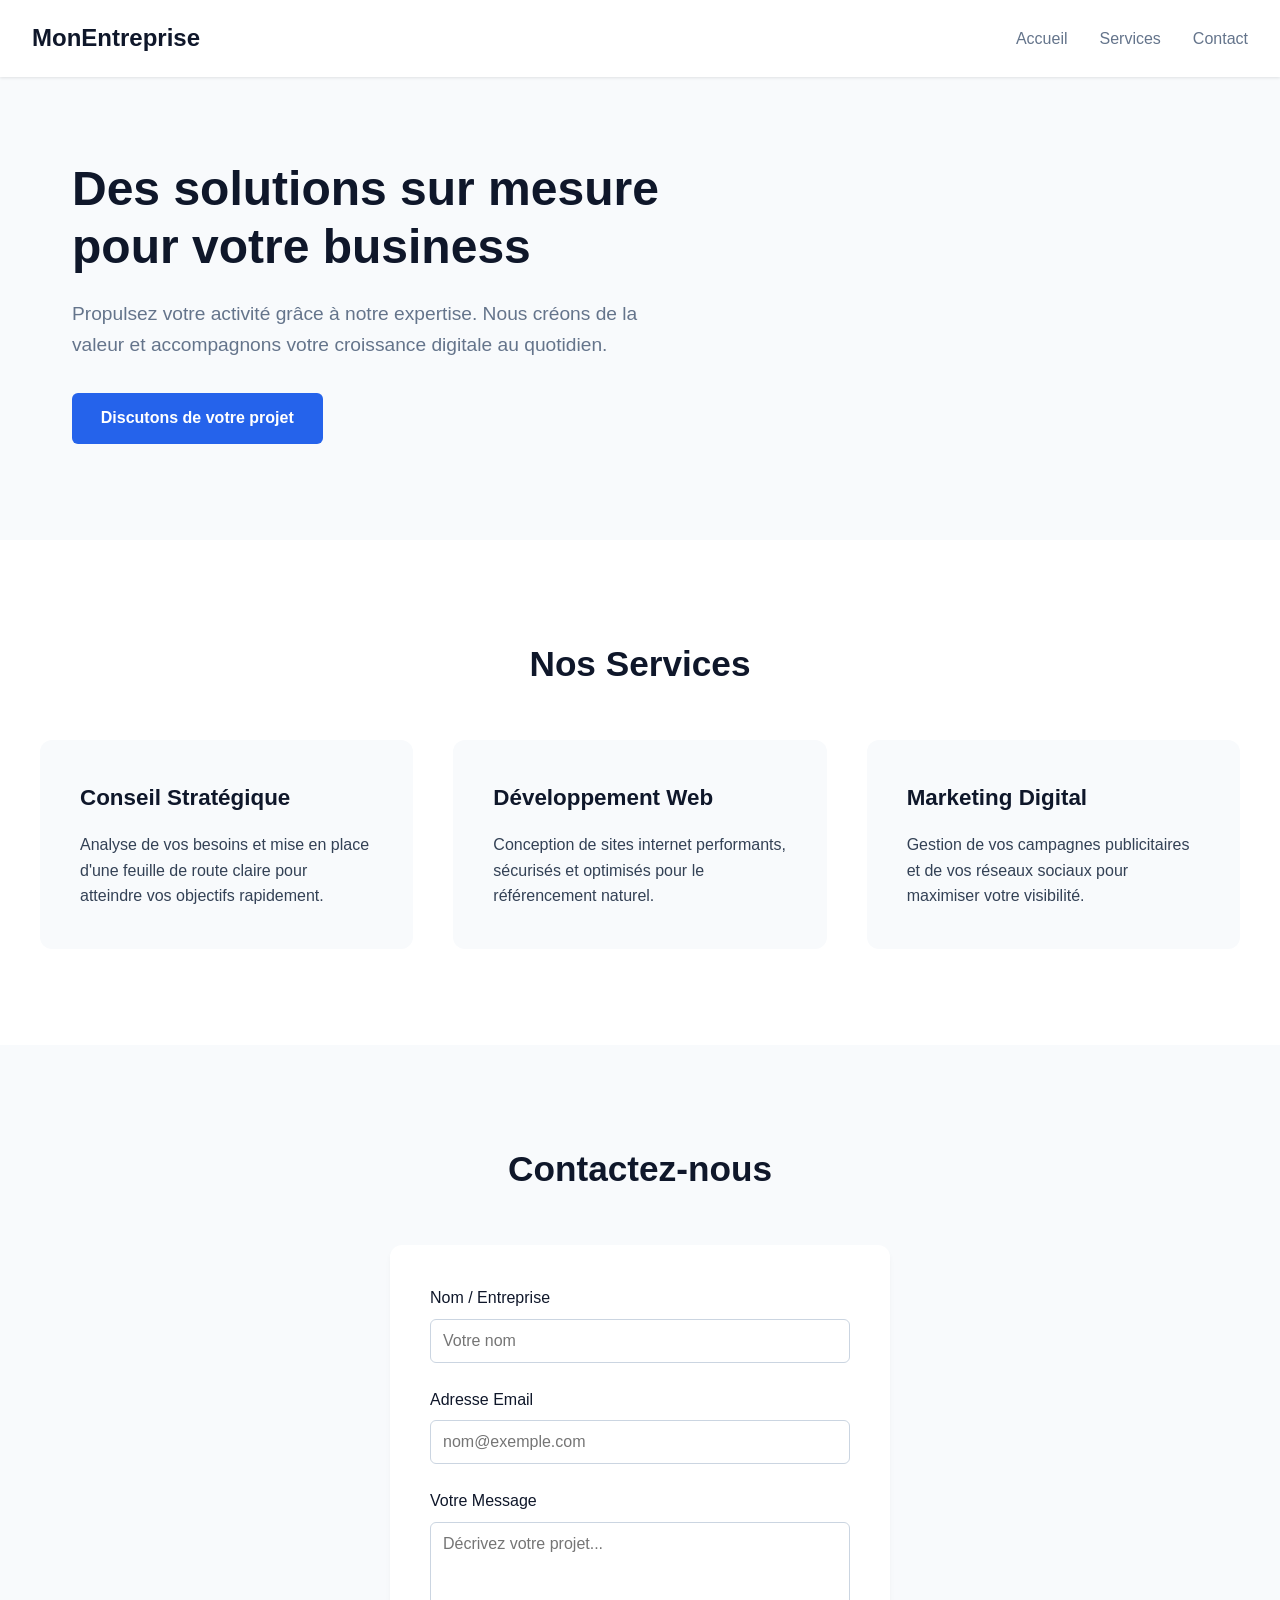
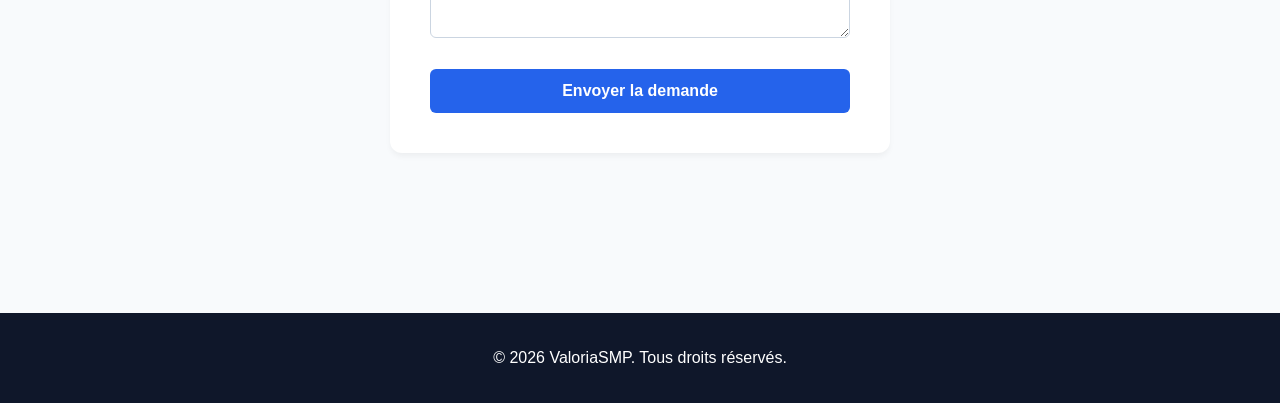
==== index.html @ f0457fa8 "Add initial HTML structure for professional site" ====
<!DOCTYPE html>
<html lang="fr">
<head>
    <meta charset="UTF-8">
    <meta name="viewport" content="width=device-width, initial-scale=1.0">
    <title>Mon Site Professionnel</title>
    <style>
        /* --- STYLE CSS EMBARQUÉ --- */
        :root {
            --primary: #2563eb;
            --dark: #0f172a;
            --light: #f8fafc;
            --text: #334155;
            --text-light: #64748b;
        }

        * {
            margin: 0;
            padding: 0;
            box-sizing: border-box;
            font-family: 'Segoe UI', Tahoma, Geneva, Verdana, sans-serif;
        }

        body {
            background-color: var(--light);
            color: var(--text);
            line-height: 1.6;
        }

        /* Navigation */
        nav {
            background: white;
            padding: 1.2rem 2rem;
            display: flex;
            justify-content: space-between;
            align-items: center;
            box-shadow: 0 1px 3px rgba(0,0,0,0.1);
            position: fixed;
            width: 100%;
            top: 0;
            z-index: 100;
        }

        nav .logo {
            font-size: 1.5rem;
            font-weight: bold;
            color: var(--dark);
        }

        nav ul {
            display: flex;
            list-style: none;
            gap: 2rem;
        }

        nav a {
            text-decoration: none;
            color: var(--text-light);
            font-weight: 500;
            transition: color 0.3s;
        }

        nav a:hover {
            color: var(--primary);
        }

        /* Section Principale (Hero) */
        .hero {
            padding: 10rem 2rem 6rem;
            max-width: 1200px;
            margin: 0 auto;
            display: flex;
            align-items: center;
            justify-content: space-between;
            gap: 4rem;
        }

        .hero-content {
            max-width: 600px;
        }

        .hero h1 {
            font-size: 3rem;
            color: var(--dark);
            line-height: 1.2;
            margin-bottom: 1.5rem;
        }

        .hero p {
            font-size: 1.2rem;
            color: var(--text-light);
            margin-bottom: 2rem;
        }

        .btn {
            display: inline-block;
            background: var(--primary);
            color: white;
            padding: 0.8rem 1.8rem;
            border-radius: 6px;
            text-decoration: none;
            font-weight: 600;
            transition: transform 0.2s, background 0.3s;
        }

        .btn:hover {
            background: #1d4ed8;
            transform: translateY(-2px);
        }

        /* Section Services */
        .services {
            background: white;
            padding: 6rem 2rem;
        }

        .section-container {
            max-width: 1200px;
            margin: 0 auto;
        }

        .section-title {
            text-align: center;
            font-size: 2.2rem;
            color: var(--dark);
            margin-bottom: 3rem;
        }

        .grid {
            display: grid;
            grid-template-columns: repeat(auto-fit, minmax(300px, 1fr));
            gap: 2.5rem;
        }

        .card {
            background: var(--light);
            padding: 2.5rem;
            border-radius: 12px;
            transition: transform 0.3s;
        }

        .card:hover {
            transform: translateY(-5px);
        }

        .card h3 {
            font-size: 1.4rem;
            color: var(--dark);
            margin-bottom: 1rem;
        }

        /* Section Contact */
        .contact {
            padding: 6rem 2rem;
        }

        form {
            max-width: 500px;
            margin: 0 auto;
            background: white;
            padding: 2.5rem;
            border-radius: 12px;
            box-shadow: 0 4px 6px -1px rgba(0,0,0,0.05);
        }

        .form-group {
            margin-bottom: 1.5rem;
        }

        label {
            display: block;
            margin-bottom: 0.5rem;
            font-weight: 500;
            color: var(--dark);
        }

        input, textarea {
            width: 100%;
            padding: 0.75rem;
            border: 1px solid #cbd5e1;
            border-radius: 6px;
            font-size: 1rem;
        }

        input:focus, textarea:focus {
            outline: none;
            border-color: var(--primary);
            box-shadow: 0 0 0 3px rgba(37, 99, 235, 0.1);
        }

        form button {
            width: 100%;
            padding: 0.8rem;
            background: var(--primary);
            color: white;
            border: none;
            border-radius: 6px;
            font-size: 1rem;
            font-weight: 600;
            cursor: pointer;
            transition: background 0.3s;
        }

        form button:hover {
            background: #1d4ed8;
        }

        /* Footer */
        footer {
            background: var(--dark);
            color: white;
            text-align: center;
            padding: 2rem;
            margin-top: 4rem;
        }

        /* Responsive Mobile */
        @media (max-width: 768px) {
            .hero {
                flex-direction: column;
                text-align: center;
                padding-top: 7rem;
            }
            nav ul {
                display: none; /* Simplifié pour le code de base */
            }
            .hero h1 {
                font-size: 2.2rem;
            }
        }
    </style>
</head>
<body>

    <!-- BARRE DE NAVIGATION -->
    <nav>
        <div class="logo">MonEntreprise</div>
        <ul>
            <li><a href="#accueil">Accueil</a></li>
            <li><a href="#services">Services</a></li>
            <li><a href="#contact">Contact</a></li>
        </ul>
    </nav>

    <!-- ACCUEIL (HERO) -->
    <section id="accueil" class="hero">
        <div class="hero-content">
            <h1>Des solutions sur mesure pour votre business</h1>
            <p>Propulsez votre activité grâce à notre expertise. Nous créons de la valeur et accompagnons votre croissance digitale au quotidien.</p>
            <a href="#contact" class="btn">Discutons de votre projet</a>
        </div>
    </section>

    <!-- SERVICES -->
    <section id="services" class="services">
        <div class="section-container">
            <h2 class="section-title">Nos Services</h2>
            <div class="grid">
                <div class="card">
                    <h3>Conseil Stratégique</h3>
                    <p>Analyse de vos besoins et mise en place d'une feuille de route claire pour atteindre vos objectifs rapidement.</p>
                </div>
                <div class="card">
                    <h3>Développement Web</h3>
                    <p>Conception de sites internet performants, sécurisés et optimisés pour le référencement naturel.</p>
                </div>
                <div class="card">
                    <h3>Marketing Digital</h3>
                    <p>Gestion de vos campagnes publicitaires et de vos réseaux sociaux pour maximiser votre visibilité.</p>
                </div>
            </div>
        </div>
    </section>

    <!-- CONTACT -->
    <section id="contact" class="contact">
        <div class="section-container">
            <h2 class="section-title">Contactez-nous</h2>
            <form action="#" method="POST" onsubmit="event.preventDefault(); alert('Message envoyé (Démo) !');">
                <div class="form-group">
                    <label for="name">Nom / Entreprise</label>
                    <input type="text" id="name" required placeholder="Votre nom">
                </div>
                <div class="form-group">
                    <label for="email">Adresse Email</label>
                    <input type="email" id="email" required placeholder="nom@exemple.com">
                </div>
                <div class="form-group">
                    <label for="message">Votre Message</label>
                    <textarea id="message" rows="5" required placeholder="Décrivez votre projet..."></textarea>
                </div>
                <button type="submit">Envoyer la demande</button>
            </form>
        </div>
    </section>

    <!-- PIED DE PAGE -->
    <footer>
        <p>&copy; 2026 ValoriaSMP. Tous droits réservés.</p>
    </footer>

</body>
              </html>
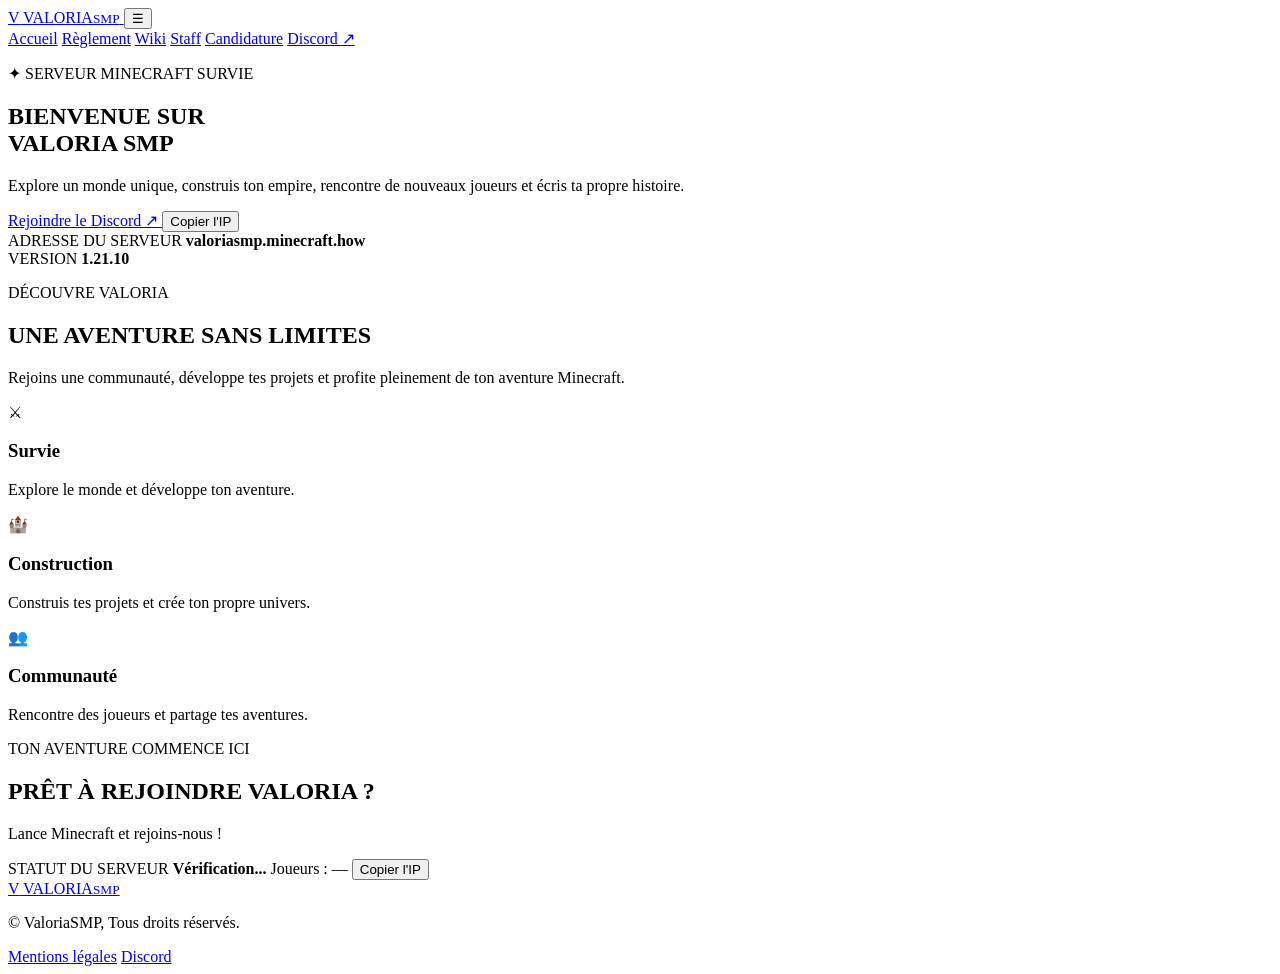
==== commit 511ecadf: "Add initial HTML structure for ValoriaSMP website" ====
--- a/index.html
+++ b/index.html
@@ -1,304 +1,138 @@
+
 <!DOCTYPE html>
 <html lang="fr">
 <head>
-    <meta charset="UTF-8">
-    <meta name="viewport" content="width=device-width, initial-scale=1.0">
-    <title>Mon Site Professionnel</title>
-    <style>
-        /* --- STYLE CSS EMBARQUÉ --- */
-        :root {
-            --primary: #2563eb;
-            --dark: #0f172a;
-            --light: #f8fafc;
-            --text: #334155;
-            --text-light: #64748b;
-        }
-
-        * {
-            margin: 0;
-            padding: 0;
-            box-sizing: border-box;
-            font-family: 'Segoe UI', Tahoma, Geneva, Verdana, sans-serif;
-        }
-
-        body {
-            background-color: var(--light);
-            color: var(--text);
-            line-height: 1.6;
-        }
-
-        /* Navigation */
-        nav {
-            background: white;
-            padding: 1.2rem 2rem;
-            display: flex;
-            justify-content: space-between;
-            align-items: center;
-            box-shadow: 0 1px 3px rgba(0,0,0,0.1);
-            position: fixed;
-            width: 100%;
-            top: 0;
-            z-index: 100;
-        }
-
-        nav .logo {
-            font-size: 1.5rem;
-            font-weight: bold;
-            color: var(--dark);
-        }
-
-        nav ul {
-            display: flex;
-            list-style: none;
-            gap: 2rem;
-        }
-
-        nav a {
-            text-decoration: none;
-            color: var(--text-light);
-            font-weight: 500;
-            transition: color 0.3s;
-        }
-
-        nav a:hover {
-            color: var(--primary);
-        }
-
-        /* Section Principale (Hero) */
-        .hero {
-            padding: 10rem 2rem 6rem;
-            max-width: 1200px;
-            margin: 0 auto;
-            display: flex;
-            align-items: center;
-            justify-content: space-between;
-            gap: 4rem;
-        }
-
-        .hero-content {
-            max-width: 600px;
-        }
-
-        .hero h1 {
-            font-size: 3rem;
-            color: var(--dark);
-            line-height: 1.2;
-            margin-bottom: 1.5rem;
-        }
-
-        .hero p {
-            font-size: 1.2rem;
-            color: var(--text-light);
-            margin-bottom: 2rem;
-        }
-
-        .btn {
-            display: inline-block;
-            background: var(--primary);
-            color: white;
-            padding: 0.8rem 1.8rem;
-            border-radius: 6px;
-            text-decoration: none;
-            font-weight: 600;
-            transition: transform 0.2s, background 0.3s;
-        }
-
-        .btn:hover {
-            background: #1d4ed8;
-            transform: translateY(-2px);
-        }
-
-        /* Section Services */
-        .services {
-            background: white;
-            padding: 6rem 2rem;
-        }
-
-        .section-container {
-            max-width: 1200px;
-            margin: 0 auto;
-        }
-
-        .section-title {
-            text-align: center;
-            font-size: 2.2rem;
-            color: var(--dark);
-            margin-bottom: 3rem;
-        }
-
-        .grid {
-            display: grid;
-            grid-template-columns: repeat(auto-fit, minmax(300px, 1fr));
-            gap: 2.5rem;
-        }
-
-        .card {
-            background: var(--light);
-            padding: 2.5rem;
-            border-radius: 12px;
-            transition: transform 0.3s;
-        }
-
-        .card:hover {
-            transform: translateY(-5px);
-        }
-
-        .card h3 {
-            font-size: 1.4rem;
-            color: var(--dark);
-            margin-bottom: 1rem;
-        }
-
-        /* Section Contact */
-        .contact {
-            padding: 6rem 2rem;
-        }
-
-        form {
-            max-width: 500px;
-            margin: 0 auto;
-            background: white;
-            padding: 2.5rem;
-            border-radius: 12px;
-            box-shadow: 0 4px 6px -1px rgba(0,0,0,0.05);
-        }
-
-        .form-group {
-            margin-bottom: 1.5rem;
-        }
-
-        label {
-            display: block;
-            margin-bottom: 0.5rem;
-            font-weight: 500;
-            color: var(--dark);
-        }
-
-        input, textarea {
-            width: 100%;
-            padding: 0.75rem;
-            border: 1px solid #cbd5e1;
-            border-radius: 6px;
-            font-size: 1rem;
-        }
-
-        input:focus, textarea:focus {
-            outline: none;
-            border-color: var(--primary);
-            box-shadow: 0 0 0 3px rgba(37, 99, 235, 0.1);
-        }
-
-        form button {
-            width: 100%;
-            padding: 0.8rem;
-            background: var(--primary);
-            color: white;
-            border: none;
-            border-radius: 6px;
-            font-size: 1rem;
-            font-weight: 600;
-            cursor: pointer;
-            transition: background 0.3s;
-        }
-
-        form button:hover {
-            background: #1d4ed8;
-        }
-
-        /* Footer */
-        footer {
-            background: var(--dark);
-            color: white;
-            text-align: center;
-            padding: 2rem;
-            margin-top: 4rem;
-        }
-
-        /* Responsive Mobile */
-        @media (max-width: 768px) {
-            .hero {
-                flex-direction: column;
-                text-align: center;
-                padding-top: 7rem;
-            }
-            nav ul {
-                display: none; /* Simplifié pour le code de base */
-            }
-            .hero h1 {
-                font-size: 2.2rem;
-            }
-        }
-    </style>
+<meta charset="UTF-8">
+<meta name="viewport" content="width=device-width, initial-scale=1.0">
+<title>ValoriaSMP | Serveur Minecraft</title>
+<link rel="stylesheet" href="css/style.css">
+<script src="js/script.js" defer></script>
 </head>
 <body>
 
-    <!-- BARRE DE NAVIGATION -->
-    <nav>
-        <div class="logo">MonEntreprise</div>
-        <ul>
-            <li><a href="#accueil">Accueil</a></li>
-            <li><a href="#services">Services</a></li>
-            <li><a href="#contact">Contact</a></li>
-        </ul>
+<header class="site-header">
+    <a href="index.html" class="brand">
+        <span class="brand-cube">V</span>
+        <span>VALORIA<small>SMP</small></span>
+    </a>
+
+    <button class="menu-toggle">☰</button>
+
+    <nav class="nav">
+        <a href="index.html" class="active">Accueil</a>
+        <a href="reglement.html">Règlement</a>
+        <a href="wiki.html">Wiki</a>
+        <a href="staff.html">Staff</a>
+        <a href="candidature.html">Candidature</a>
+        <a href="https://discord.gg/EjnPCbpx2" class="nav-discord">Discord ↗</a>
     </nav>
+</header>
 
-    <!-- ACCUEIL (HERO) -->
-    <section id="accueil" class="hero">
-        <div class="hero-content">
-            <h1>Des solutions sur mesure pour votre business</h1>
-            <p>Propulsez votre activité grâce à notre expertise. Nous créons de la valeur et accompagnons votre croissance digitale au quotidien.</p>
-            <a href="#contact" class="btn">Discutons de votre projet</a>
+<main>
+<section class="hero">
+    <div class="hero-content reveal">
+        <p class="eyebrow">✦ SERVEUR MINECRAFT SURVIE</p>
+
+        <h1>
+            BIENVENUE SUR<br>
+            <span>VALORIA SMP</span>
+        </h1>
+
+        <p class="hero-copy">
+            Explore un monde unique, construis ton empire,
+            rencontre de nouveaux joueurs et écris ta propre histoire.
+        </p>
+
+        <div class="hero-actions">
+            <a href="https://discord.gg/EjnPCbpx2"
+               class="button button-green">
+                Rejoindre le Discord ↗
+            </a>
+
+            <button class="button button-outline copy-ip">
+                Copier l'IP
+            </button>
         </div>
-    </section>
 
-    <!-- SERVICES -->
-    <section id="services" class="services">
-        <div class="section-container">
-            <h2 class="section-title">Nos Services</h2>
-            <div class="grid">
-                <div class="card">
-                    <h3>Conseil Stratégique</h3>
-                    <p>Analyse de vos besoins et mise en place d'une feuille de route claire pour atteindre vos objectifs rapidement.</p>
-                </div>
-                <div class="card">
-                    <h3>Développement Web</h3>
-                    <p>Conception de sites internet performants, sécurisés et optimisés pour le référencement naturel.</p>
-                </div>
-                <div class="card">
-                    <h3>Marketing Digital</h3>
-                    <p>Gestion de vos campagnes publicitaires et de vos réseaux sociaux pour maximiser votre visibilité.</p>
-                </div>
+        <div class="hero-meta">
+            <div>
+                <span class="meta-label">ADRESSE DU SERVEUR</span>
+                <strong>valoriasmp.minecraft.how</strong>
+            </div>
+
+            <div>
+                <span class="meta-label">VERSION</span>
+                <strong>1.21.10</strong>
             </div>
         </div>
-    </section>
+    </div>
+</section>
 
-    <!-- CONTACT -->
-    <section id="contact" class="contact">
-        <div class="section-container">
-            <h2 class="section-title">Contactez-nous</h2>
-            <form action="#" method="POST" onsubmit="event.preventDefault(); alert('Message envoyé (Démo) !');">
-                <div class="form-group">
-                    <label for="name">Nom / Entreprise</label>
-                    <input type="text" id="name" required placeholder="Votre nom">
-                </div>
-                <div class="form-group">
-                    <label for="email">Adresse Email</label>
-                    <input type="email" id="email" required placeholder="nom@exemple.com">
-                </div>
-                <div class="form-group">
-                    <label for="message">Votre Message</label>
-                    <textarea id="message" rows="5" required placeholder="Décrivez votre projet..."></textarea>
-                </div>
-                <button type="submit">Envoyer la demande</button>
-            </form>
-        </div>
-    </section>
+<section class="section section-intro">
+    <p class="eyebrow">DÉCOUVRE VALORIA</p>
 
-    <!-- PIED DE PAGE -->
-    <footer>
-        <p>&copy; 2026 ValoriaSMP. Tous droits réservés.</p>
-    </footer>
+    <h2>
+        UNE AVENTURE <span>SANS LIMITES</span>
+    </h2>
+
+    <p class="section-lead">
+        Rejoins une communauté, développe tes projets
+        et profite pleinement de ton aventure Minecraft.
+    </p>
+
+    <div class="feature-grid">
+
+        <article class="feature-card">
+            <div class="pixel-icon">⚔</div>
+            <h3>Survie</h3>
+            <p>Explore le monde et développe ton aventure.</p>
+        </article>
+
+        <article class="feature-card">
+            <div class="pixel-icon">🏰</div>
+            <h3>Construction</h3>
+            <p>Construis tes projets et crée ton propre univers.</p>
+        </article>
+
+        <article class="feature-card">
+            <div class="pixel-icon">👥</div>
+            <h3>Communauté</h3>
+            <p>Rencontre des joueurs et partage tes aventures.</p>
+        </article>
+
+    </div>
+</section>
+
+<section class="server-panel">
+    <div>
+        <p class="eyebrow">TON AVENTURE COMMENCE ICI</p>
+        <h2>PRÊT À REJOINDRE <span>VALORIA ?</span></h2>
+        <p class="muted">Lance Minecraft et rejoins-nous !</p>
+    </div>
+
+    <div class="server-status">
+        <span class="meta-label">STATUT DU SERVEUR</span>
+        <strong id="server-status">Vérification...</strong>
+        <span id="player-count">Joueurs : —</span>
+        <button class="button button-green copy-ip">Copier l'IP</button>
+    </div>
+</section>
+</main>
+
+<footer class="site-footer">
+    <a href="index.html" class="brand">
+        <span class="brand-cube">V</span>
+        <span>VALORIA<small>SMP</small></span>
+    </a>
+
+    <p>© ValoriaSMP, Tous droits réservés.</p>
+
+    <div class="footer-links">
+        <a href="mentions-legales.html">Mentions légales</a>
+        <a href="https://discord.gg/EjnPCbpx2">Discord</a>
+    </div>
+</footer>
 
 </body>
-              </html>
-              
+  </html>
+  
